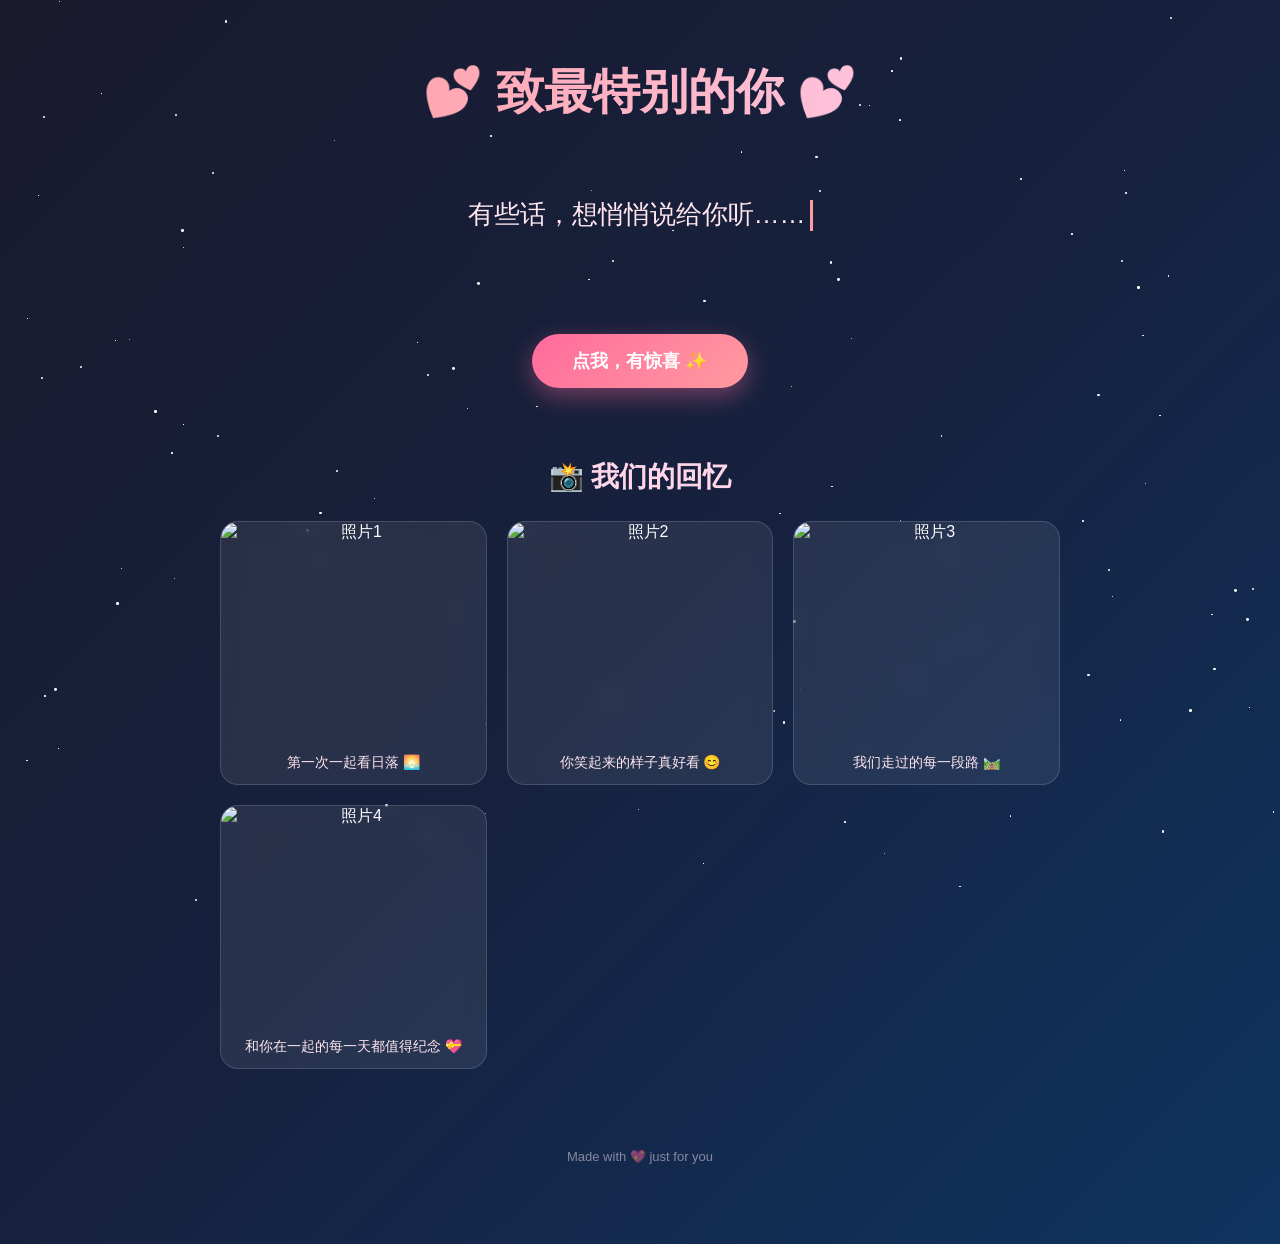
==== index.html @ c00a7ff5 "Add files via upload" ====
<!DOCTYPE html>
<html lang="zh-CN">
<head>
<meta charset="UTF-8">
<meta name="viewport" content="width=device-width, initial-scale=1.0">
<title>给最特别的你</title>
<style>
  * { margin: 0; padding: 0; box-sizing: border-box; }
  body {
    font-family: "PingFang SC", "Microsoft YaHei", sans-serif;
    background: linear-gradient(135deg, #1a1a2e 0%, #16213e 50%, #0f3460 100%);
    min-height: 100vh;
    overflow-x: hidden;
    color: #fff;
    position: relative;
  }

  /* 星空背景 */
  .stars {
    position: fixed;
    top: 0; left: 0;
    width: 100%; height: 100%;
    pointer-events: none;
    z-index: 0;
  }
  .star {
    position: absolute;
    background: #fff;
    border-radius: 50%;
    animation: twinkle 3s infinite ease-in-out;
  }
  @keyframes twinkle {
    0%, 100% { opacity: 0.2; transform: scale(0.8); }
    50% { opacity: 1; transform: scale(1.2); }
  }

  /* 飘落爱心 */
  .hearts-fall {
    position: fixed;
    top: 0; left: 0;
    width: 100%; height: 100%;
    pointer-events: none;
    z-index: 1;
    overflow: hidden;
  }
  .falling-heart {
    position: absolute;
    top: -50px;
    font-size: 20px;
    animation: fall linear infinite;
    opacity: 0.7;
  }
  @keyframes fall {
    to { transform: translateY(110vh) rotate(360deg); }
  }

  /* 主容器 */
  .container {
    position: relative;
    z-index: 2;
    max-width: 900px;
    margin: 0 auto;
    padding: 40px 20px 80px;
    text-align: center;
  }

  .title {
    font-size: clamp(28px, 6vw, 48px);
    font-weight: 700;
    background: linear-gradient(90deg, #ff9a9e, #fecfef, #ff9a9e);
    background-size: 200% auto;
    -webkit-background-clip: text;
    background-clip: text;
    -webkit-text-fill-color: transparent;
    animation: shine 3s linear infinite;
    margin-bottom: 30px;
    margin-top: 20px;
  }
  @keyframes shine {
    to { background-position: 200% center; }
  }

  /* 打字机 */
  .typewriter-box {
    min-height: 120px;
    display: flex;
    align-items: center;
    justify-content: center;
    margin: 30px 0;
    padding: 0 10px;
  }
  .typewriter {
    font-size: clamp(18px, 4vw, 26px);
    line-height: 1.8;
    color: #ffe6f0;
    max-width: 700px;
  }
  .cursor {
    display: inline-block;
    width: 3px;
    height: 1.2em;
    background: #ff9a9e;
    margin-left: 4px;
    vertical-align: middle;
    animation: blink 1s infinite;
  }
  @keyframes blink {
    0%, 50% { opacity: 1; }
    51%, 100% { opacity: 0; }
  }

  /* 按钮 */
  .surprise-btn {
    margin-top: 30px;
    padding: 15px 40px;
    font-size: 18px;
    color: #fff;
    background: linear-gradient(135deg, #ff6b9d, #ff9a9e);
    border: none;
    border-radius: 50px;
    cursor: pointer;
    box-shadow: 0 8px 25px rgba(255, 107, 157, 0.4);
    transition: all 0.3s ease;
    font-weight: 600;
  }
  .surprise-btn:hover {
    transform: translateY(-3px) scale(1.05);
    box-shadow: 0 12px 35px rgba(255, 107, 157, 0.6);
  }
  .surprise-btn:active {
    transform: translateY(0) scale(0.98);
  }

  /* 相册 */
  .gallery-title {
    margin: 70px 0 25px;
    font-size: clamp(20px, 4vw, 28px);
    color: #ffd6e7;
    font-weight: 600;
  }
  .gallery {
    display: grid;
    grid-template-columns: repeat(auto-fit, minmax(200px, 1fr));
    gap: 20px;
    padding: 0 10px;
  }
  .photo-card {
    background: rgba(255, 255, 255, 0.08);
    border-radius: 18px;
    overflow: hidden;
    backdrop-filter: blur(10px);
    border: 1px solid rgba(255, 255, 255, 0.15);
    transition: transform 0.35s ease, box-shadow 0.35s ease;
    cursor: pointer;
  }
  .photo-card:hover {
    transform: translateY(-8px) rotate(-1deg);
    box-shadow: 0 20px 40px rgba(255, 107, 157, 0.35);
  }
  .photo-card img {
    width: 100%;
    height: 220px;
    object-fit: cover;
    display: block;
  }
  .photo-caption {
    padding: 12px;
    font-size: 14px;
    color: #ffe6f0;
  }

  /* 惊喜弹层 */
  .modal-overlay {
    position: fixed;
    inset: 0;
    background: rgba(0, 0, 0, 0.75);
    display: none;
    align-items: center;
    justify-content: center;
    z-index: 999;
    padding: 20px;
    backdrop-filter: blur(5px);
  }
  .modal-overlay.show {
    display: flex;
    animation: fadeIn 0.3s ease;
  }
  @keyframes fadeIn { from { opacity: 0; } to { opacity: 1; } }
  .modal {
    background: linear-gradient(135deg, #2d1b3d, #3d1f2e);
    border-radius: 24px;
    padding: 45px 35px;
    max-width: 480px;
    width: 100%;
    text-align: center;
    border: 1px solid rgba(255, 154, 158, 0.3);
    box-shadow: 0 25px 60px rgba(0, 0, 0, 0.5);
    animation: popIn 0.4s cubic-bezier(0.68, -0.55, 0.27, 1.55);
    position: relative;
  }
  @keyframes popIn {
    from { transform: scale(0.7); opacity: 0; }
    to { transform: scale(1); opacity: 1; }
  }
  .modal .big-heart {
    font-size: 60px;
    animation: heartbeat 1.2s infinite;
    margin-bottom: 20px;
  }
  @keyframes heartbeat {
    0%, 100% { transform: scale(1); }
    25% { transform: scale(1.15); }
    50% { transform: scale(1); }
    75% { transform: scale(1.1); }
  }
  .modal p {
    font-size: 18px;
    line-height: 1.8;
    color: #ffe6f0;
    margin-bottom: 25px;
  }
  .close-btn {
    padding: 10px 30px;
    border: none;
    border-radius: 30px;
    background: linear-gradient(135deg, #ff6b9d, #ff9a9e);
    color: #fff;
    font-size: 16px;
    cursor: pointer;
    font-weight: 600;
    transition: transform 0.2s;
  }
  .close-btn:hover { transform: scale(1.05); }

  /* 底部 */
  .footer {
    margin-top: 80px;
    font-size: 13px;
    color: rgba(255, 230, 240, 0.5);
  }

  /* 点击爱心雨 */
  .heart-burst {
    position: fixed;
    font-size: 24px;
    pointer-events: none;
    z-index: 1000;
    animation: burst 1.5s ease-out forwards;
  }
  @keyframes burst {
    0% { transform: translate(0, 0) scale(1); opacity: 1; }
    100% { transform: translate(var(--dx), var(--dy)) scale(0.3); opacity: 0; }
  }
</style>
</head>
<body>

<div class="stars" id="stars"></div>
<div class="hearts-fall" id="heartsFall"></div>

<div class="container">
  <h1 class="title">💕 致最特别的你 💕</h1>

  <div class="typewriter-box">
    <div class="typewriter" id="typewriter"></div>
  </div>

  <button class="surprise-btn" id="surpriseBtn">点我，有惊喜 ✨</button>

  <h2 class="gallery-title">📸 我们的回忆</h2>
  <div class="gallery" id="gallery">
    <!-- 照片在这里，替换 src 和 caption 即可 -->
    <div class="photo-card">
      <img src="https://picsum.photos/id/1025/400/300" alt="照片1">
      <div class="photo-caption">第一次一起看日落 🌅</div>
    </div>
    <div class="photo-card">
      <img src="https://picsum.photos/id/1062/400/300" alt="照片2">
      <div class="photo-caption">你笑起来的样子真好看 😊</div>
    </div>
    <div class="photo-card">
      <img src="https://picsum.photos/id/1015/400/300" alt="照片3">
      <div class="photo-caption">我们走过的每一段路 🛤️</div>
    </div>
    <div class="photo-card">
      <img src="https://picsum.photos/id/1043/400/300" alt="照片4">
      <div class="photo-caption">和你在一起的每一天都值得纪念 💝</div>
    </div>
  </div>

  <div class="footer">Made with 💖 just for you</div>
</div>

<!-- 惊喜弹层 -->
<div class="modal-overlay" id="modalOverlay">
  <div class="modal">
    <div class="big-heart">❤️</div>
    <p id="modalText">遇见你，是我这辈子最幸运的事。<br>谢谢你出现在我的世界里，<br>让平凡的日子都变得闪闪发光。✨</p>
    <button class="close-btn" id="closeBtn">我也爱你 💗</button>
  </div>
</div>

<script>
  /* ===== 星空 ===== */
  const starsBox = document.getElementById('stars');
  for (let i = 0; i < 120; i++) {
    const s = document.createElement('div');
    s.className = 'star';
    const size = Math.random() * 2.5 + 0.5;
    s.style.width = size + 'px';
    s.style.height = size + 'px';
    s.style.left = Math.random() * 100 + '%';
    s.style.top = Math.random() * 100 + '%';
    s.style.animationDelay = Math.random() * 3 + 's';
    s.style.animationDuration = (Math.random() * 2 + 2) + 's';
    starsBox.appendChild(s);
  }

  /* ===== 飘落爱心 ===== */
  const heartsFall = document.getElementById('heartsFall');
  const heartEmojis = ['💕', '💖', '💗', '💓', '❤️', '💘'];
  function createFallingHeart() {
    const h = document.createElement('div');
    h.className = 'falling-heart';
    h.textContent = heartEmojis[Math.floor(Math.random() * heartEmojis.length)];
    h.style.left = Math.random() * 100 + '%';
    h.style.fontSize = (Math.random() * 20 + 14) + 'px';
    h.style.animationDuration = (Math.random() * 6 + 6) + 's';
    h.style.animationDelay = Math.random() * 2 + 's';
    heartsFall.appendChild(h);
    setTimeout(() => h.remove(), 14000);
  }
  setInterval(createFallingHeart, 700);

  /* ===== 打字机 ===== */
  const lines = [
    "有些话，想悄悄说给你听……",
    "从遇见你的那天起，",
    "我的世界就多了一种颜色。",
    "是你笑起来的样子，",
    "是每天想和你分享的小事，",
    "是——我想和你一起变老。💕"
  ];
  const typeEl = document.getElementById('typewriter');
  let lineIdx = 0, charIdx = 0, deleting = false;

  function typeLoop() {
    const current = lines[lineIdx];
    if (!deleting) {
      typeEl.innerHTML = current.slice(0, charIdx + 1) + '<span class="cursor"></span>';
      charIdx++;
      if (charIdx === current.length) {
        deleting = true;
        setTimeout(typeLoop, 1800);
        return;
      }
      setTimeout(typeLoop, 100);
    } else {
      typeEl.innerHTML = current.slice(0, charIdx - 1) + '<span class="cursor"></span>';
      charIdx--;
      if (charIdx === 0) {
        deleting = false;
        lineIdx = (lineIdx + 1) % lines.length;
        setTimeout(typeLoop, 400);
        return;
      }
      setTimeout(typeLoop, 45);
    }
  }
  typeLoop();

  /* ===== 惊喜按钮 ===== */
  const overlay = document.getElementById('modalOverlay');
  document.getElementById('surpriseBtn').addEventListener('click', (e) => {
    overlay.classList.add('show');
    // 爱心雨
    for (let i = 0; i < 30; i++) {
      setTimeout(() => {
        const b = document.createElement('div');
        b.className = 'heart-burst';
        b.textContent = heartEmojis[Math.floor(Math.random() * heartEmojis.length)];
        b.style.left = e.clientX + 'px';
        b.style.top = e.clientY + 'px';
        b.style.setProperty('--dx', (Math.random() * 400 - 200) + 'px');
        b.style.setProperty('--dy', (Math.random() * -400 - 50) + 'px');
        document.body.appendChild(b);
        setTimeout(() => b.remove(), 1500);
      }, i * 40);
    }
  });
  document.getElementById('closeBtn').addEventListener('click', () => {
    overlay.classList.remove('show');
  });
  overlay.addEventListener('click', (e) => {
    if (e.target === overlay) overlay.classList.remove('show');
  });
</script>
</body>
</html>
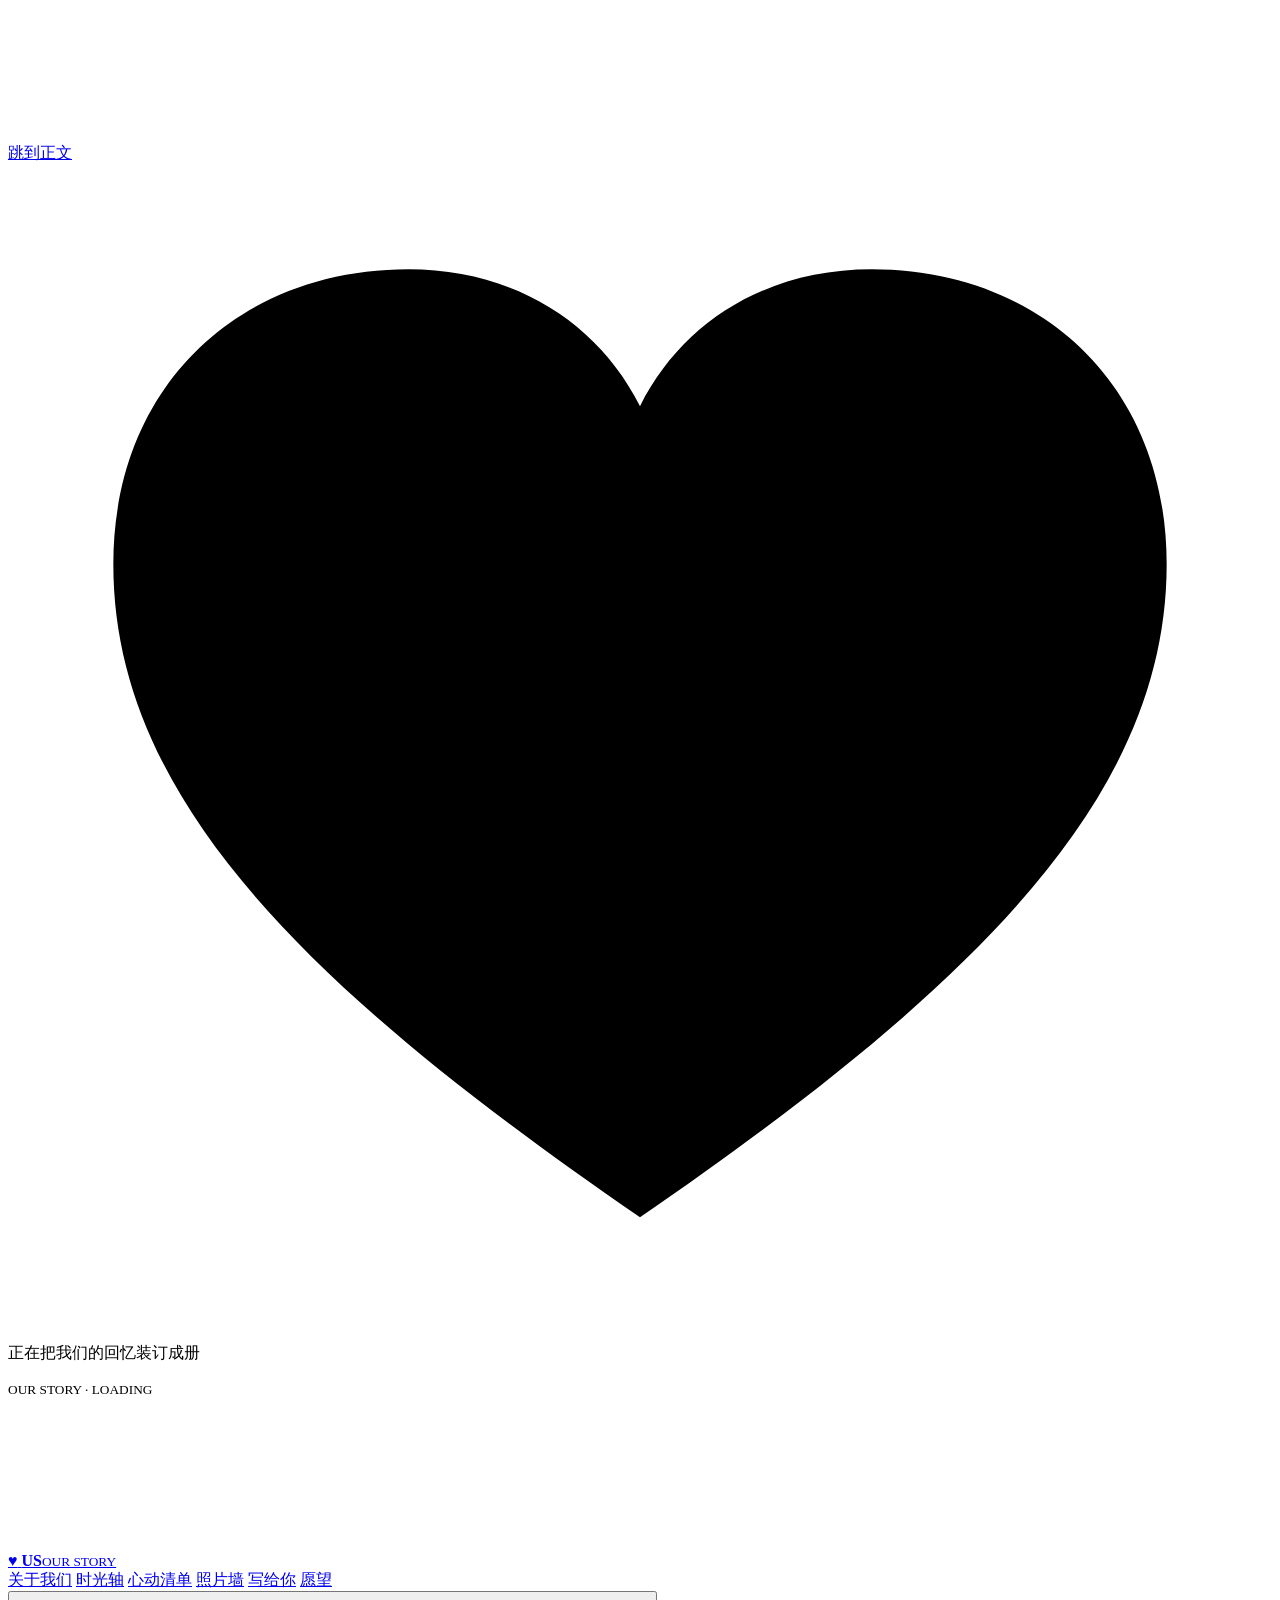
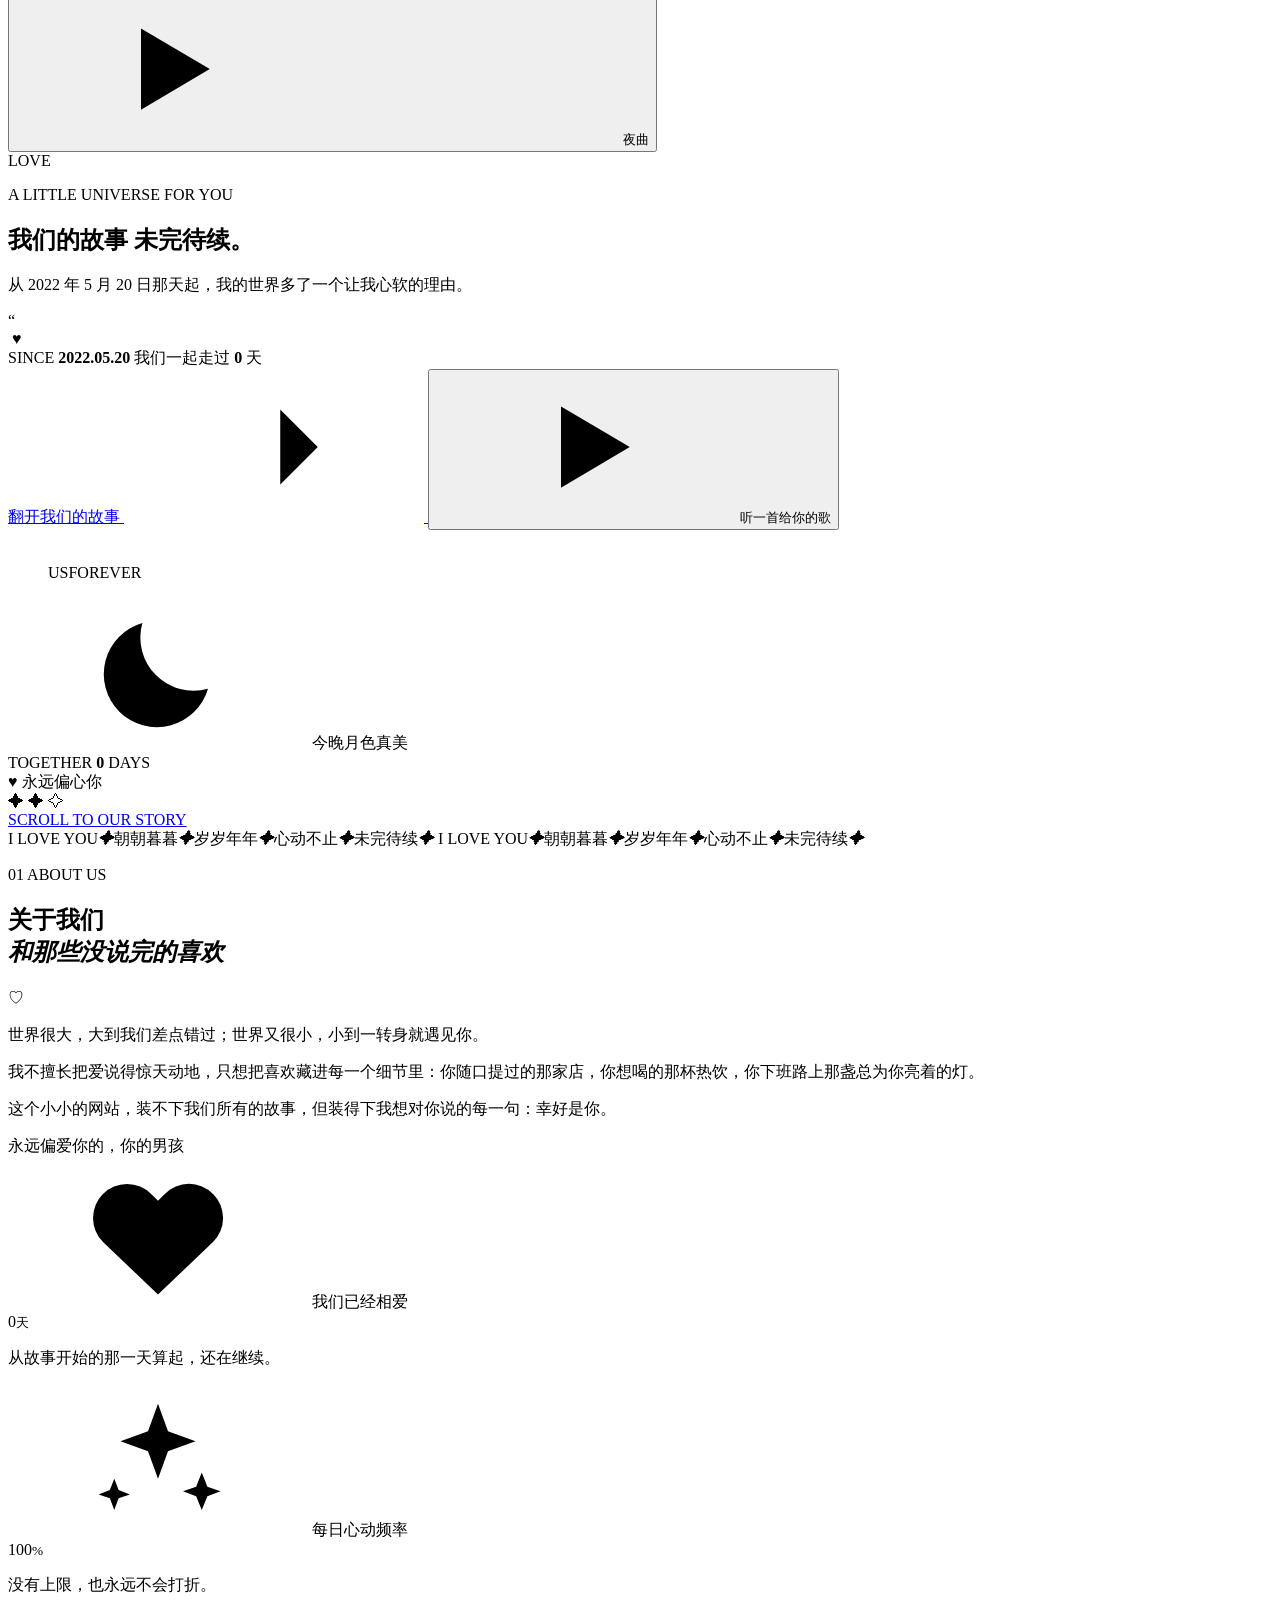
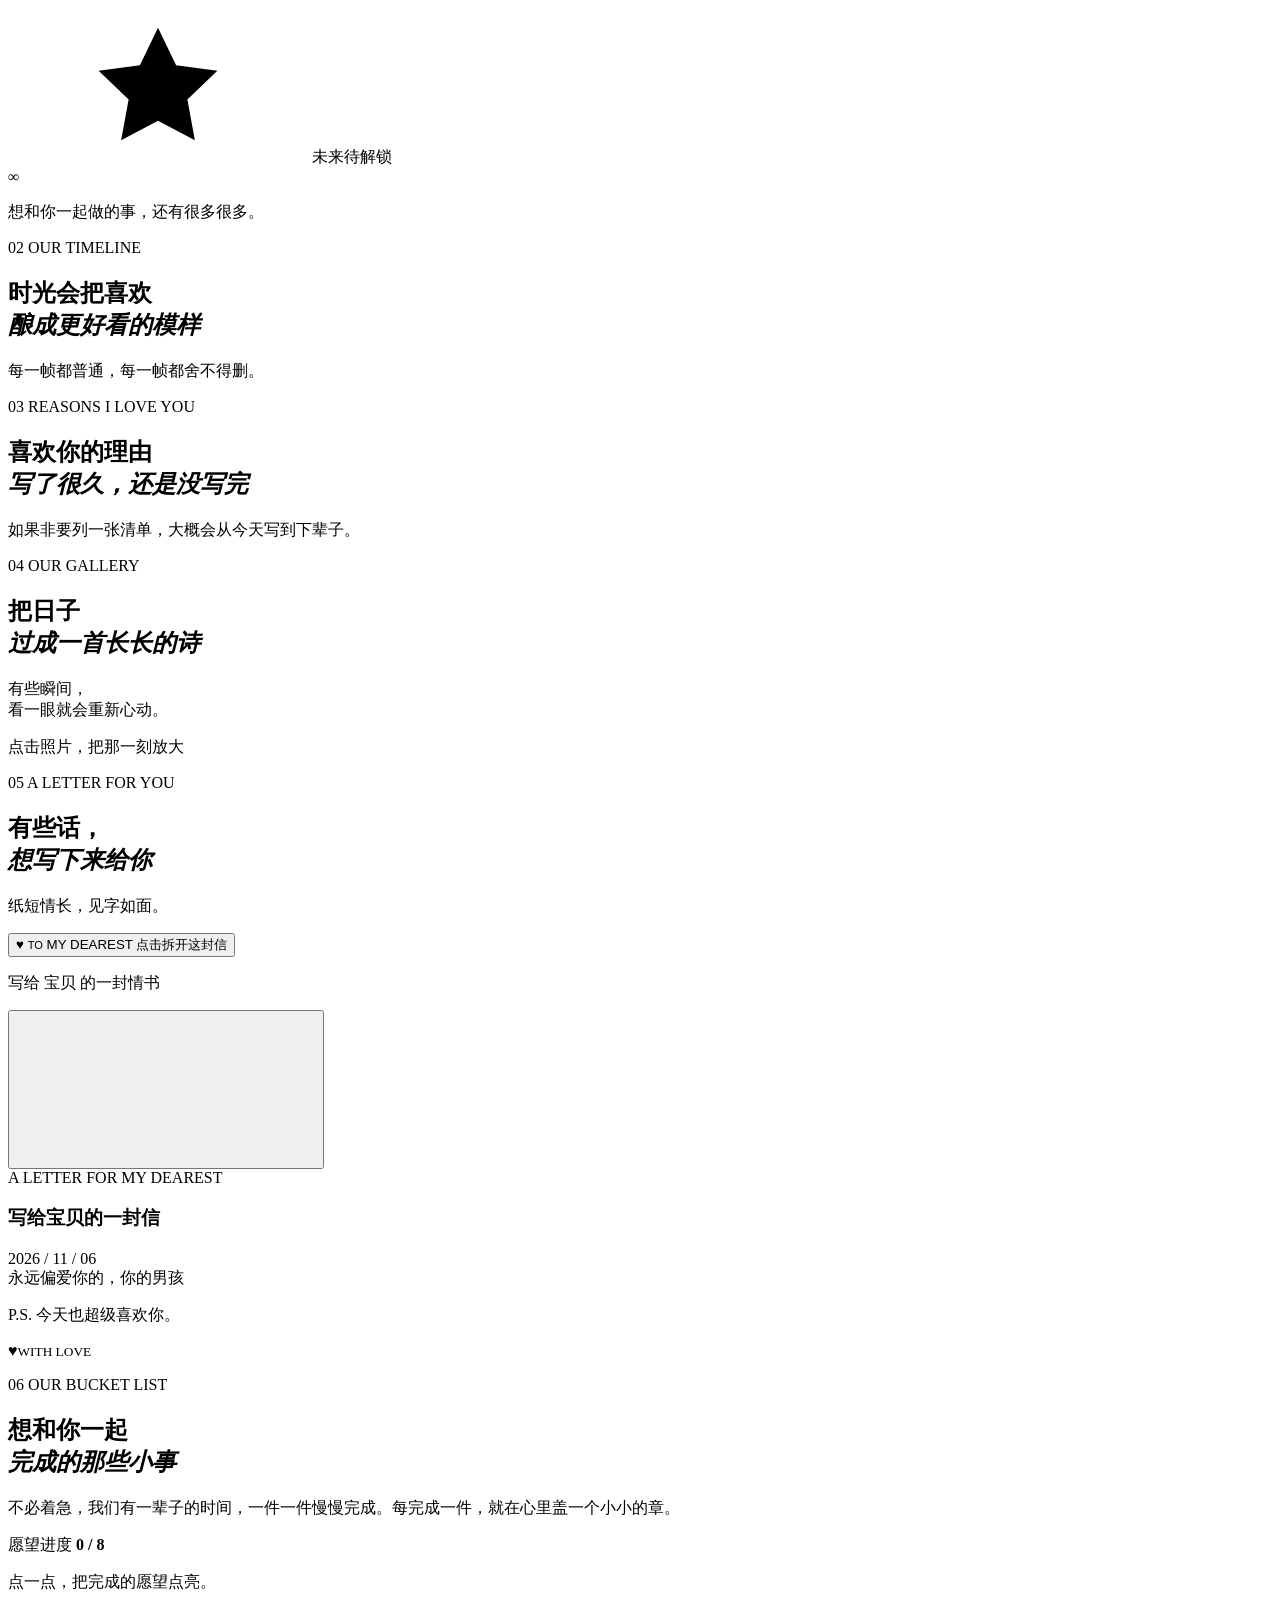
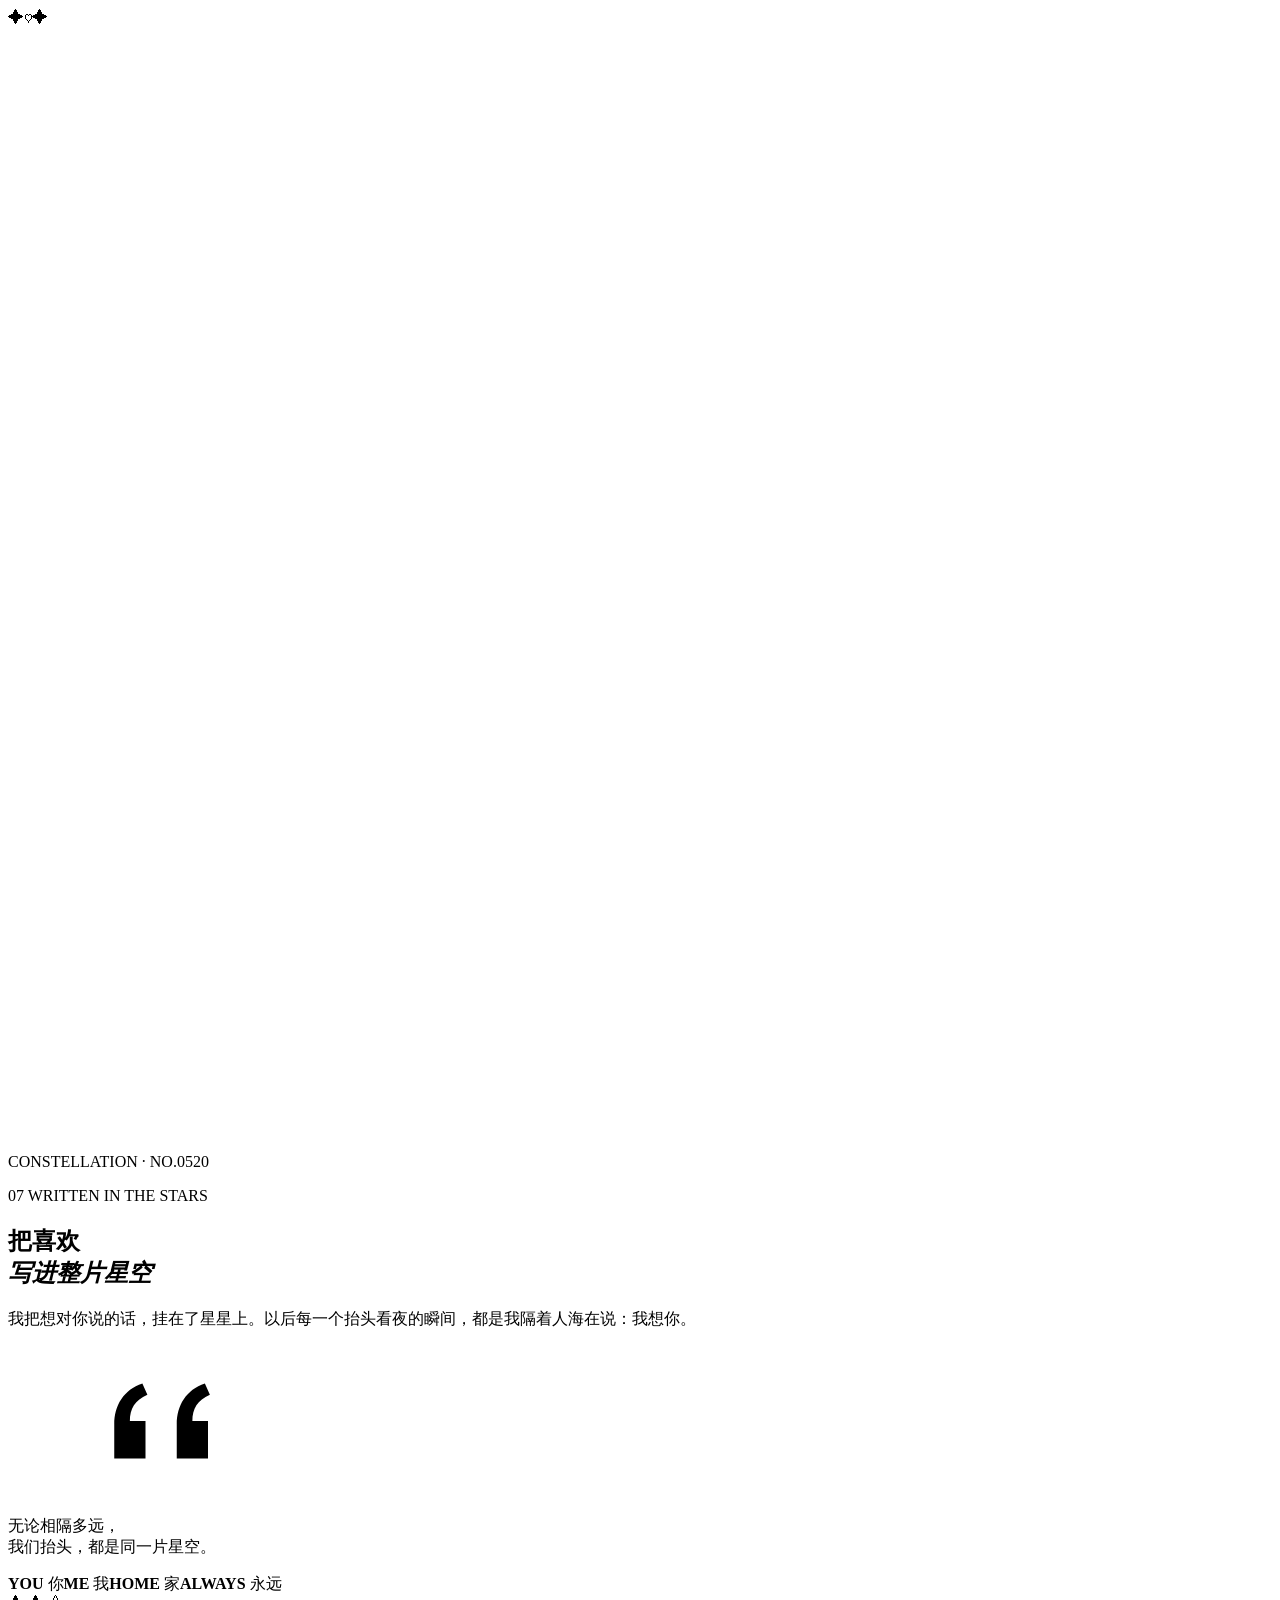
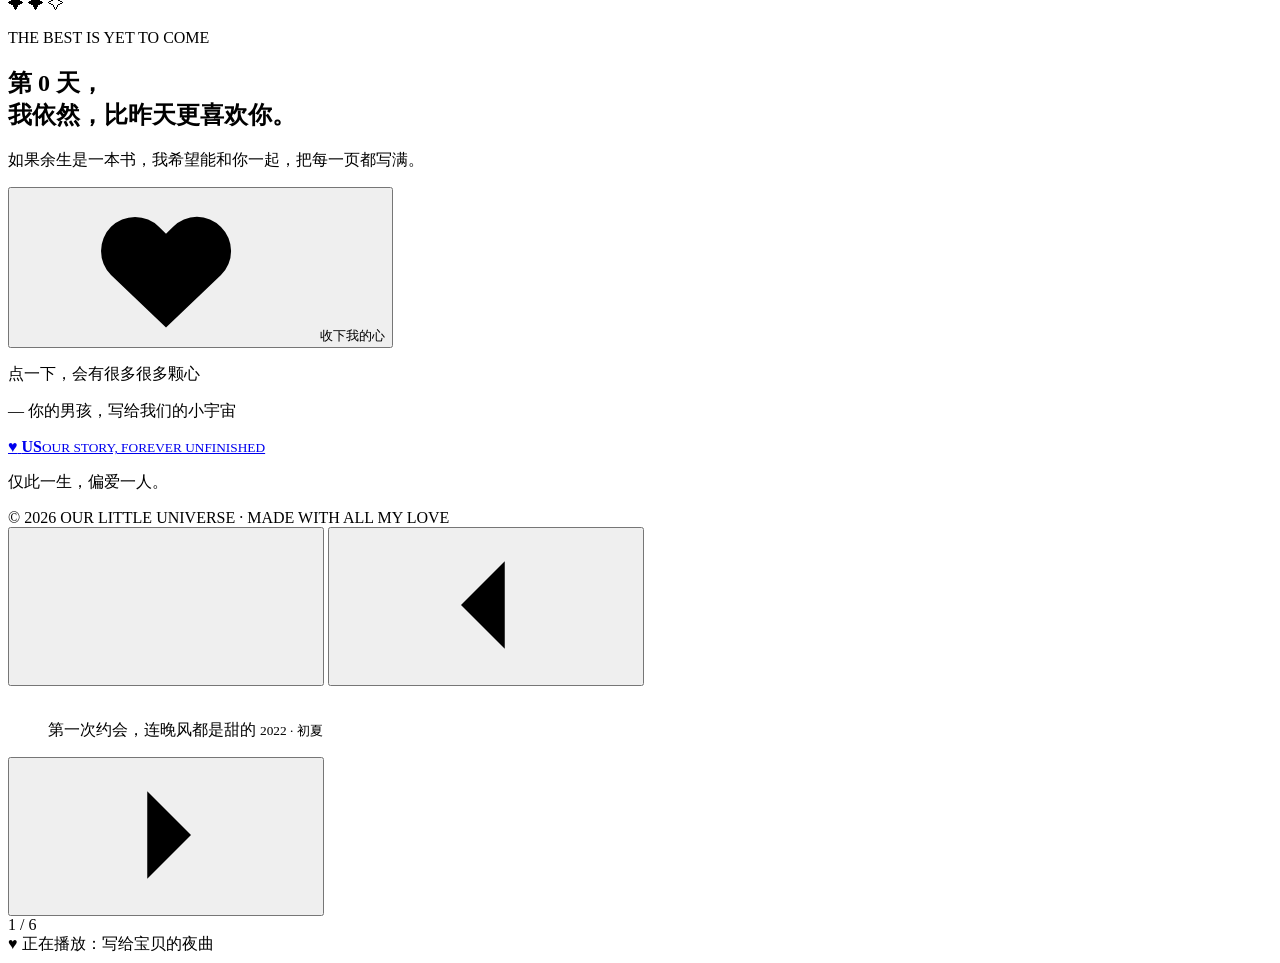
==== commit 315f48fe: "Add files via upload" ====
--- a/index.html
+++ b/index.html
@@ -1,399 +1,452 @@
-<!DOCTYPE html>
-<html lang="zh-CN">
+<!doctype html>
+<html lang="zh-CN" class="is-loading">
 <head>
-<meta charset="UTF-8">
-<meta name="viewport" content="width=device-width, initial-scale=1.0">
-<title>给最特别的你</title>
-<style>
-  * { margin: 0; padding: 0; box-sizing: border-box; }
-  body {
-    font-family: "PingFang SC", "Microsoft YaHei", sans-serif;
-    background: linear-gradient(135deg, #1a1a2e 0%, #16213e 50%, #0f3460 100%);
-    min-height: 100vh;
-    overflow-x: hidden;
-    color: #fff;
-    position: relative;
-  }
-
-  /* 星空背景 */
-  .stars {
-    position: fixed;
-    top: 0; left: 0;
-    width: 100%; height: 100%;
-    pointer-events: none;
-    z-index: 0;
-  }
-  .star {
-    position: absolute;
-    background: #fff;
-    border-radius: 50%;
-    animation: twinkle 3s infinite ease-in-out;
-  }
-  @keyframes twinkle {
-    0%, 100% { opacity: 0.2; transform: scale(0.8); }
-    50% { opacity: 1; transform: scale(1.2); }
-  }
-
-  /* 飘落爱心 */
-  .hearts-fall {
-    position: fixed;
-    top: 0; left: 0;
-    width: 100%; height: 100%;
-    pointer-events: none;
-    z-index: 1;
-    overflow: hidden;
-  }
-  .falling-heart {
-    position: absolute;
-    top: -50px;
-    font-size: 20px;
-    animation: fall linear infinite;
-    opacity: 0.7;
-  }
-  @keyframes fall {
-    to { transform: translateY(110vh) rotate(360deg); }
-  }
-
-  /* 主容器 */
-  .container {
-    position: relative;
-    z-index: 2;
-    max-width: 900px;
-    margin: 0 auto;
-    padding: 40px 20px 80px;
-    text-align: center;
-  }
-
-  .title {
-    font-size: clamp(28px, 6vw, 48px);
-    font-weight: 700;
-    background: linear-gradient(90deg, #ff9a9e, #fecfef, #ff9a9e);
-    background-size: 200% auto;
-    -webkit-background-clip: text;
-    background-clip: text;
-    -webkit-text-fill-color: transparent;
-    animation: shine 3s linear infinite;
-    margin-bottom: 30px;
-    margin-top: 20px;
-  }
-  @keyframes shine {
-    to { background-position: 200% center; }
-  }
-
-  /* 打字机 */
-  .typewriter-box {
-    min-height: 120px;
-    display: flex;
-    align-items: center;
-    justify-content: center;
-    margin: 30px 0;
-    padding: 0 10px;
-  }
-  .typewriter {
-    font-size: clamp(18px, 4vw, 26px);
-    line-height: 1.8;
-    color: #ffe6f0;
-    max-width: 700px;
-  }
-  .cursor {
-    display: inline-block;
-    width: 3px;
-    height: 1.2em;
-    background: #ff9a9e;
-    margin-left: 4px;
-    vertical-align: middle;
-    animation: blink 1s infinite;
-  }
-  @keyframes blink {
-    0%, 50% { opacity: 1; }
-    51%, 100% { opacity: 0; }
-  }
-
-  /* 按钮 */
-  .surprise-btn {
-    margin-top: 30px;
-    padding: 15px 40px;
-    font-size: 18px;
-    color: #fff;
-    background: linear-gradient(135deg, #ff6b9d, #ff9a9e);
-    border: none;
-    border-radius: 50px;
-    cursor: pointer;
-    box-shadow: 0 8px 25px rgba(255, 107, 157, 0.4);
-    transition: all 0.3s ease;
-    font-weight: 600;
-  }
-  .surprise-btn:hover {
-    transform: translateY(-3px) scale(1.05);
-    box-shadow: 0 12px 35px rgba(255, 107, 157, 0.6);
-  }
-  .surprise-btn:active {
-    transform: translateY(0) scale(0.98);
-  }
-
-  /* 相册 */
-  .gallery-title {
-    margin: 70px 0 25px;
-    font-size: clamp(20px, 4vw, 28px);
-    color: #ffd6e7;
-    font-weight: 600;
-  }
-  .gallery {
-    display: grid;
-    grid-template-columns: repeat(auto-fit, minmax(200px, 1fr));
-    gap: 20px;
-    padding: 0 10px;
-  }
-  .photo-card {
-    background: rgba(255, 255, 255, 0.08);
-    border-radius: 18px;
-    overflow: hidden;
-    backdrop-filter: blur(10px);
-    border: 1px solid rgba(255, 255, 255, 0.15);
-    transition: transform 0.35s ease, box-shadow 0.35s ease;
-    cursor: pointer;
-  }
-  .photo-card:hover {
-    transform: translateY(-8px) rotate(-1deg);
-    box-shadow: 0 20px 40px rgba(255, 107, 157, 0.35);
-  }
-  .photo-card img {
-    width: 100%;
-    height: 220px;
-    object-fit: cover;
-    display: block;
-  }
-  .photo-caption {
-    padding: 12px;
-    font-size: 14px;
-    color: #ffe6f0;
-  }
-
-  /* 惊喜弹层 */
-  .modal-overlay {
-    position: fixed;
-    inset: 0;
-    background: rgba(0, 0, 0, 0.75);
-    display: none;
-    align-items: center;
-    justify-content: center;
-    z-index: 999;
-    padding: 20px;
-    backdrop-filter: blur(5px);
-  }
-  .modal-overlay.show {
-    display: flex;
-    animation: fadeIn 0.3s ease;
-  }
-  @keyframes fadeIn { from { opacity: 0; } to { opacity: 1; } }
-  .modal {
-    background: linear-gradient(135deg, #2d1b3d, #3d1f2e);
-    border-radius: 24px;
-    padding: 45px 35px;
-    max-width: 480px;
-    width: 100%;
-    text-align: center;
-    border: 1px solid rgba(255, 154, 158, 0.3);
-    box-shadow: 0 25px 60px rgba(0, 0, 0, 0.5);
-    animation: popIn 0.4s cubic-bezier(0.68, -0.55, 0.27, 1.55);
-    position: relative;
-  }
-  @keyframes popIn {
-    from { transform: scale(0.7); opacity: 0; }
-    to { transform: scale(1); opacity: 1; }
-  }
-  .modal .big-heart {
-    font-size: 60px;
-    animation: heartbeat 1.2s infinite;
-    margin-bottom: 20px;
-  }
-  @keyframes heartbeat {
-    0%, 100% { transform: scale(1); }
-    25% { transform: scale(1.15); }
-    50% { transform: scale(1); }
-    75% { transform: scale(1.1); }
-  }
-  .modal p {
-    font-size: 18px;
-    line-height: 1.8;
-    color: #ffe6f0;
-    margin-bottom: 25px;
-  }
-  .close-btn {
-    padding: 10px 30px;
-    border: none;
-    border-radius: 30px;
-    background: linear-gradient(135deg, #ff6b9d, #ff9a9e);
-    color: #fff;
-    font-size: 16px;
-    cursor: pointer;
-    font-weight: 600;
-    transition: transform 0.2s;
-  }
-  .close-btn:hover { transform: scale(1.05); }
-
-  /* 底部 */
-  .footer {
-    margin-top: 80px;
-    font-size: 13px;
-    color: rgba(255, 230, 240, 0.5);
-  }
-
-  /* 点击爱心雨 */
-  .heart-burst {
-    position: fixed;
-    font-size: 24px;
-    pointer-events: none;
-    z-index: 1000;
-    animation: burst 1.5s ease-out forwards;
-  }
-  @keyframes burst {
-    0% { transform: translate(0, 0) scale(1); opacity: 1; }
-    100% { transform: translate(var(--dx), var(--dy)) scale(0.3); opacity: 0; }
-  }
-</style>
+  <meta charset="utf-8">
+  <meta name="viewport" content="width=device-width, initial-scale=1, viewport-fit=cover">
+  <meta name="theme-color" content="#0a0912">
+  <meta name="description" content="写给宝贝的纪念网站：我们的故事，未完待续。">
+  <title>我们的故事 · 未完待续</title>
+  <link rel="icon" href="assets/favicon.svg" type="image/svg+xml">
+  <link rel="preload" href="assets/hero.svg" as="image" type="image/svg+xml">
+  <link rel="stylesheet" href="css/style.css">
+  <noscript>
+    <style>
+      #preloader { display: none !important; }
+      html.is-loading { overflow: auto !important; }
+      .reveal { opacity: 1 !important; transform: none !important; }
+    </style>
+  </noscript>
 </head>
 <body>
-
-<div class="stars" id="stars"></div>
-<div class="hearts-fall" id="heartsFall"></div>
-
-<div class="container">
-  <h1 class="title">💕 致最特别的你 💕</h1>
-
-  <div class="typewriter-box">
-    <div class="typewriter" id="typewriter"></div>
-  </div>
-
-  <button class="surprise-btn" id="surpriseBtn">点我，有惊喜 ✨</button>
-
-  <h2 class="gallery-title">📸 我们的回忆</h2>
-  <div class="gallery" id="gallery">
-    <!-- 照片在这里，替换 src 和 caption 即可 -->
-    <div class="photo-card">
-      <img src="https://picsum.photos/id/1025/400/300" alt="照片1">
-      <div class="photo-caption">第一次一起看日落 🌅</div>
-    </div>
-    <div class="photo-card">
-      <img src="https://picsum.photos/id/1062/400/300" alt="照片2">
-      <div class="photo-caption">你笑起来的样子真好看 😊</div>
-    </div>
-    <div class="photo-card">
-      <img src="https://picsum.photos/id/1015/400/300" alt="照片3">
-      <div class="photo-caption">我们走过的每一段路 🛤️</div>
-    </div>
-    <div class="photo-card">
-      <img src="https://picsum.photos/id/1043/400/300" alt="照片4">
-      <div class="photo-caption">和你在一起的每一天都值得纪念 💝</div>
+  <a class="skip-link" href="#story">跳到正文</a>
+
+  <svg class="svg-sprite" aria-hidden="true" focusable="false">
+    <symbol id="i-arrow" viewBox="0 0 24 24"><path d="M5 12h13M13 6l6 6-6 6"/></symbol>
+    <symbol id="i-play" viewBox="0 0 24 24"><path d="M8 5.5v13l11-6.5z" fill="currentColor" stroke="none"/></symbol>
+    <symbol id="i-pause" viewBox="0 0 24 24"><path d="M8 5v14M16 5v14" stroke-width="2.4"/></symbol>
+    <symbol id="i-heart" viewBox="0 0 24 24"><path d="M20.8 5.9a5.4 5.4 0 0 0-7.7 0L12 7l-1.1-1.1a5.4 5.4 0 0 0-7.7 7.7L12 22l8.8-8.4a5.4 5.4 0 0 0 0-7.7z"/></symbol>
+    <symbol id="i-heart-fill" viewBox="0 0 24 24"><path d="M20.8 5.9a5.4 5.4 0 0 0-7.7 0L12 7l-1.1-1.1a5.4 5.4 0 0 0-7.7 7.7L12 22l8.8-8.4a5.4 5.4 0 0 0 0-7.7z" fill="currentColor" stroke="none"/></symbol>
+    <symbol id="i-sun" viewBox="0 0 24 24"><circle cx="12" cy="12" r="4"/><path d="M12 2v3M12 19v3M4.2 4.2l2.1 2.1M17.7 17.7l2.1 2.1M2 12h3M19 12h3M4.2 19.8l2.1-2.1M17.7 6.3l2.1-2.1"/></symbol>
+    <symbol id="i-sparkles" viewBox="0 0 24 24"><path d="M12 3l1.6 4.4L18 9l-4.4 1.6L12 15l-1.6-4.4L6 9l4.4-1.6zM19 14l.9 2.3 2.1.7-2.1.8L19 20l-.9-2.2-2.1-.8 2.1-.7zM5 15l.7 1.8 1.8.7-1.8.6L5 20l-.7-1.9-1.8-.6 1.8-.7z"/></symbol>
+    <symbol id="i-cloud" viewBox="0 0 24 24"><path d="M7 18h10a4 4 0 0 0 .5-8A6 6 0 0 0 6 11a3.5 3.5 0 0 0 1 7z"/><path d="M9 21h1M14 21h2" opacity=".45"/></symbol>
+    <symbol id="i-compass" viewBox="0 0 24 24"><circle cx="12" cy="12" r="9"/><path d="M15.5 8.5l-2 5-5 2 2-5z"/></symbol>
+    <symbol id="i-music" viewBox="0 0 24 24"><path d="M9 18V5l10-2v13"/><circle cx="6" cy="18" r="3"/><circle cx="16" cy="16" r="3"/></symbol>
+    <symbol id="i-coffee" viewBox="0 0 24 24"><path d="M4 8h13v6a5 5 0 0 1-5 5H9a5 5 0 0 1-5-5z"/><path d="M17 9h2a3 3 0 0 1 0 6h-2M8 2v2M12 2v2M4 22h14"/></symbol>
+    <symbol id="i-star" viewBox="0 0 24 24"><path d="M12 2.5l2.9 6 6.6.9-4.8 4.6 1.2 6.5-5.9-3.1-5.9 3.1 1.2-6.5L2.5 9.4l6.6-.9z"/></symbol>
+    <symbol id="i-moon" viewBox="0 0 24 24"><path d="M20 14.5A8.5 8.5 0 0 1 9.5 4 8.5 8.5 0 1 0 20 14.5z"/></symbol>
+    <symbol id="i-close" viewBox="0 0 24 24"><path d="M5 5l14 14M19 5L5 19"/></symbol>
+    <symbol id="i-left" viewBox="0 0 24 24"><path d="M15 5l-7 7 7 7"/></symbol>
+    <symbol id="i-right" viewBox="0 0 24 24"><path d="M9 5l7 7-7 7"/></symbol>
+    <symbol id="i-check" viewBox="0 0 24 24"><path d="M4 12.5l5 5L20 6.5"/></symbol>
+    <symbol id="i-pen" viewBox="0 0 24 24"><path d="M12 20h9"/><path d="M16.5 3.5a2.1 2.1 0 0 1 3 3L7 19l-4 1 1-4z"/></symbol>
+    <symbol id="i-camera" viewBox="0 0 24 24"><path d="M4 7h3l1.5-2h7L17 7h3v12H4z"/><circle cx="12" cy="13" r="3.6"/></symbol>
+    <symbol id="i-plane" viewBox="0 0 24 24"><path d="M21 3L3 10.5l6.3 2.2L11.5 19l3-5 5-5z"/><path d="M9.3 12.7L21 3"/></symbol>
+    <symbol id="i-home" viewBox="0 0 24 24"><path d="M3 11l9-7 9 7"/><path d="M5 9.5V21h14V9.5"/><path d="M9.5 21v-6h5v6"/></symbol>
+    <symbol id="i-volume" viewBox="0 0 24 24"><path d="M4 9v6h4l5 4V5L8 9z"/><path d="M16 8.5a5 5 0 0 1 0 7M18.5 6a8 8 0 0 1 0 12"/></symbol>
+    <symbol id="i-mute" viewBox="0 0 24 24"><path d="M4 9v6h4l5 4V5L8 9z"/><path d="M16 9l5 6M21 9l-5 6"/></symbol>
+    <symbol id="i-quote" viewBox="0 0 24 24"><path d="M9.5 6C6.5 7 5 9.5 5 12.5V18h5v-6H7.5c0-2 .8-3.3 2.8-4.2zM19.5 6C16.5 7 15 9.5 15 12.5V18h5v-6h-2.5c0-2 .8-3.3 2.8-4.2z" fill="currentColor" stroke="none"/></symbol>
+  </svg>
+
+  <div class="preloader" id="preloader" aria-hidden="true">
+    <div class="preloader-inner">
+      <svg class="preloader-heart" viewBox="0 0 120 110" aria-hidden="true">
+        <path class="heart-line" d="M60 100C28 78 10 60 10 38 10 21 22 10 38 10c10 0 18 5 22 13 4-8 12-13 22-13 16 0 28 11 28 28 0 22-18 40-50 62z"/>
+      </svg>
+      <p>正在把我们的回忆装订成册</p>
+      <div class="loader-track"><span></span></div>
+      <small>OUR STORY · LOADING</small>
     </div>
   </div>
 
-  <div class="footer">Made with 💖 just for you</div>
-</div>
-
-<!-- 惊喜弹层 -->
-<div class="modal-overlay" id="modalOverlay">
-  <div class="modal">
-    <div class="big-heart">❤️</div>
-    <p id="modalText">遇见你，是我这辈子最幸运的事。<br>谢谢你出现在我的世界里，<br>让平凡的日子都变得闪闪发光。✨</p>
-    <button class="close-btn" id="closeBtn">我也爱你 💗</button>
+  <div class="grain" aria-hidden="true"></div>
+  <div class="aurora" aria-hidden="true">
+    <span class="aurora-blob blob-a"></span>
+    <span class="aurora-blob blob-b"></span>
+    <span class="aurora-blob blob-c"></span>
   </div>
-</div>
-
-<script>
-  /* ===== 星空 ===== */
-  const starsBox = document.getElementById('stars');
-  for (let i = 0; i < 120; i++) {
-    const s = document.createElement('div');
-    s.className = 'star';
-    const size = Math.random() * 2.5 + 0.5;
-    s.style.width = size + 'px';
-    s.style.height = size + 'px';
-    s.style.left = Math.random() * 100 + '%';
-    s.style.top = Math.random() * 100 + '%';
-    s.style.animationDelay = Math.random() * 3 + 's';
-    s.style.animationDuration = (Math.random() * 2 + 2) + 's';
-    starsBox.appendChild(s);
-  }
-
-  /* ===== 飘落爱心 ===== */
-  const heartsFall = document.getElementById('heartsFall');
-  const heartEmojis = ['💕', '💖', '💗', '💓', '❤️', '💘'];
-  function createFallingHeart() {
-    const h = document.createElement('div');
-    h.className = 'falling-heart';
-    h.textContent = heartEmojis[Math.floor(Math.random() * heartEmojis.length)];
-    h.style.left = Math.random() * 100 + '%';
-    h.style.fontSize = (Math.random() * 20 + 14) + 'px';
-    h.style.animationDuration = (Math.random() * 6 + 6) + 's';
-    h.style.animationDelay = Math.random() * 2 + 's';
-    heartsFall.appendChild(h);
-    setTimeout(() => h.remove(), 14000);
-  }
-  setInterval(createFallingHeart, 700);
-
-  /* ===== 打字机 ===== */
-  const lines = [
-    "有些话，想悄悄说给你听……",
-    "从遇见你的那天起，",
-    "我的世界就多了一种颜色。",
-    "是你笑起来的样子，",
-    "是每天想和你分享的小事，",
-    "是——我想和你一起变老。💕"
-  ];
-  const typeEl = document.getElementById('typewriter');
-  let lineIdx = 0, charIdx = 0, deleting = false;
-
-  function typeLoop() {
-    const current = lines[lineIdx];
-    if (!deleting) {
-      typeEl.innerHTML = current.slice(0, charIdx + 1) + '<span class="cursor"></span>';
-      charIdx++;
-      if (charIdx === current.length) {
-        deleting = true;
-        setTimeout(typeLoop, 1800);
-        return;
-      }
-      setTimeout(typeLoop, 100);
-    } else {
-      typeEl.innerHTML = current.slice(0, charIdx - 1) + '<span class="cursor"></span>';
-      charIdx--;
-      if (charIdx === 0) {
-        deleting = false;
-        lineIdx = (lineIdx + 1) % lines.length;
-        setTimeout(typeLoop, 400);
-        return;
-      }
-      setTimeout(typeLoop, 45);
-    }
-  }
-  typeLoop();
-
-  /* ===== 惊喜按钮 ===== */
-  const overlay = document.getElementById('modalOverlay');
-  document.getElementById('surpriseBtn').addEventListener('click', (e) => {
-    overlay.classList.add('show');
-    // 爱心雨
-    for (let i = 0; i < 30; i++) {
-      setTimeout(() => {
-        const b = document.createElement('div');
-        b.className = 'heart-burst';
-        b.textContent = heartEmojis[Math.floor(Math.random() * heartEmojis.length)];
-        b.style.left = e.clientX + 'px';
-        b.style.top = e.clientY + 'px';
-        b.style.setProperty('--dx', (Math.random() * 400 - 200) + 'px');
-        b.style.setProperty('--dy', (Math.random() * -400 - 50) + 'px');
-        document.body.appendChild(b);
-        setTimeout(() => b.remove(), 1500);
-      }, i * 40);
-    }
-  });
-  document.getElementById('closeBtn').addEventListener('click', () => {
-    overlay.classList.remove('show');
-  });
-  overlay.addEventListener('click', (e) => {
-    if (e.target === overlay) overlay.classList.remove('show');
-  });
-</script>
+  <canvas id="starfield" class="starfield" aria-hidden="true"></canvas>
+  <canvas id="fx-canvas" class="fx-canvas" aria-hidden="true"></canvas>
+
+  <div class="cursor-dot" aria-hidden="true"></div>
+  <div class="cursor-ring" aria-hidden="true"></div>
+  <div class="scroll-progress" aria-hidden="true"><span></span></div>
+
+  <header class="site-header" id="siteHeader">
+    <a class="brand" href="#top" aria-label="回到顶部">
+      <span class="brand-mark"><span class="brand-mark-inner">♥</span></span>
+      <span class="brand-copy"><strong>US</strong><small>OUR STORY</small></span>
+    </a>
+    <nav class="site-nav" aria-label="主导航">
+      <a href="#story" class="nav-link">关于我们</a>
+      <a href="#timeline" class="nav-link">时光轴</a>
+      <a href="#reasons" class="nav-link">心动清单</a>
+      <a href="#gallery" class="nav-link">照片墙</a>
+      <a href="#letter" class="nav-link">写给你</a>
+      <a href="#wishes" class="nav-link">愿望</a>
+    </nav>
+    <button class="sound-toggle" id="soundToggle" type="button" aria-label="播放背景音乐" aria-pressed="false">
+      <span class="sound-icon">
+        <svg class="icon icon-play"><use href="#i-play"/></svg>
+        <svg class="icon icon-pause"><use href="#i-pause"/></svg>
+      </span>
+      <span class="sound-label">夜曲</span>
+      <span class="eq" aria-hidden="true"><i></i><i></i><i></i><i></i></span>
+    </button>
+  </header>
+
+  <main id="main">
+    <section class="hero" id="top" aria-labelledby="heroTitle">
+      <div class="hero-halo" aria-hidden="true"></div>
+      <div class="hero-word" aria-hidden="true">LOVE</div>
+      <div class="container hero-grid">
+        <div class="hero-copy">
+          <p class="eyebrow hero-eyebrow"><span class="eyebrow-line"></span>A LITTLE UNIVERSE FOR YOU</p>
+          <h1 class="hero-title" id="heroTitle">
+            <span class="title-line" data-config="hero.title1">我们的故事</span>
+            <span class="title-line title-line-accent"><span data-config="hero.title2">未完待续</span><span class="title-dot">。</span></span>
+          </h1>
+          <p class="hero-sub" data-config="hero.subtitle">从 2022 年 5 月 20 日那天起，我的世界多了一个让我心软的理由。</p>
+
+          <div class="hero-typed" aria-label="想对你说的话">
+            <span class="typed-mark">“</span>
+            <span id="typedText"></span><span class="typed-caret" aria-hidden="true"></span>
+          </div>
+
+          <div class="hero-meta">
+            <div class="hero-avatars" aria-hidden="true">
+              <span class="avatar avatar-her"><img src="assets/hero.svg" alt=""></span>
+              <span class="avatar avatar-me"><span>♥</span></span>
+            </div>
+            <div class="hero-since">
+              <span>SINCE <strong>2022.05.20</strong></span>
+              <span class="hero-since-days">我们一起走过 <b data-days>0</b> 天</span>
+            </div>
+          </div>
+
+          <div class="hero-actions">
+            <a class="btn btn-primary" href="#story">
+              <span>翻开我们的故事</span>
+              <svg class="icon"><use href="#i-arrow"/></svg>
+            </a>
+            <button class="btn btn-ghost" id="heroMusic" type="button">
+              <span class="btn-disc"><svg class="icon"><use href="#i-play"/></svg></span>
+              <span>听一首给你的歌</span>
+            </button>
+          </div>
+        </div>
+
+        <div class="hero-visual" aria-hidden="true">
+          <div class="orbit-stage" id="orbitStage">
+            <span class="orbit-aura"></span>
+            <span class="orbit-ring orbit-ring-1"></span>
+            <span class="orbit-ring orbit-ring-2"></span>
+            <span class="orbit-ring orbit-ring-3"></span>
+            <span class="orbit-dot dot-a"></span>
+            <span class="orbit-dot dot-b"></span>
+            <span class="orbit-dot dot-c"></span>
+            <figure class="hero-photo">
+              <img src="assets/hero.svg" alt="">
+              <figcaption class="hero-photo-caption"><span>US</span><i></i><span>FOREVER</span></figcaption>
+            </figure>
+            <div class="orbit-chip chip-top">
+              <svg class="icon"><use href="#i-moon"/></svg>
+              <span>今晚月色真美</span>
+            </div>
+            <div class="orbit-chip chip-left">
+              <span class="chip-kicker">TOGETHER</span>
+              <strong data-days>0</strong>
+              <span class="chip-unit">DAYS</span>
+            </div>
+            <div class="orbit-chip chip-right">
+              <span class="chip-heart">♥</span>
+              <span>永远偏心你</span>
+            </div>
+            <span class="orbit-star star-a">✦</span>
+            <span class="orbit-star star-b">✦</span>
+            <span class="orbit-star star-c">✧</span>
+          </div>
+        </div>
+      </div>
+
+      <a class="scroll-cue" href="#story" aria-label="向下滚动">
+        <span class="scroll-cue-text">SCROLL TO OUR STORY</span>
+        <span class="scroll-cue-line"><i></i></span>
+      </a>
+    </section>
+
+    <div class="marquee" aria-hidden="true">
+      <div class="marquee-track">
+        <span>I LOVE YOU</span><i>✦</i><span>朝朝暮暮</span><i>✦</i><span>岁岁年年</span><i>✦</i><span>心动不止</span><i>✦</i><span>未完待续</span><i>✦</i>
+        <span>I LOVE YOU</span><i>✦</i><span>朝朝暮暮</span><i>✦</i><span>岁岁年年</span><i>✦</i><span>心动不止</span><i>✦</i><span>未完待续</span><i>✦</i>
+      </div>
+    </div>
+
+    <section class="section intro-section" id="story" aria-labelledby="storyTitle">
+      <div class="container intro-grid">
+        <div class="section-heading reveal">
+          <p class="eyebrow"><span class="section-no">01</span> ABOUT US</p>
+          <h2 id="storyTitle">关于我们<br><em>和那些没说完的喜欢</em></h2>
+          <span class="heading-glyph" aria-hidden="true">♡</span>
+        </div>
+        <div class="intro-copy">
+          <p class="intro-lead reveal" data-config="intro.lead">世界很大，大到我们差点错过；世界又很小，小到一转身就遇见你。</p>
+          <div class="intro-body reveal" data-delay=".1">
+            <p data-config="intro.body1">我不擅长把爱说得惊天动地，只想把喜欢藏进每一个细节里：你随口提过的那家店，你想喝的那杯热饮，你下班路上那盏总为你亮着的灯。</p>
+            <p data-config="intro.body2">这个小小的网站，装不下我们所有的故事，但装得下我想对你说的每一句：幸好是你。</p>
+          </div>
+          <div class="intro-signature reveal" data-delay=".18">
+            <span class="signature-line"></span>
+            <span data-config="intro.signature">永远偏爱你的，你的男孩</span>
+          </div>
+        </div>
+      </div>
+
+      <div class="container stats-grid">
+        <article class="stat-card reveal" data-delay="0">
+          <span class="stat-icon"><svg class="icon"><use href="#i-heart"/></svg></span>
+          <span class="stat-label">我们已经相爱</span>
+          <div class="stat-value"><span data-counter="days">0</span><small>天</small></div>
+          <p>从故事开始的那一天算起，还在继续。</p>
+          <span class="stat-glow"></span>
+        </article>
+        <article class="stat-card reveal" data-delay=".08">
+          <span class="stat-icon"><svg class="icon"><use href="#i-sparkles"/></svg></span>
+          <span class="stat-label">每日心动频率</span>
+          <div class="stat-value"><span>100</span><small>%</small></div>
+          <p>没有上限，也永远不会打折。</p>
+          <span class="stat-glow"></span>
+        </article>
+        <article class="stat-card reveal" data-delay=".16">
+          <span class="stat-icon"><svg class="icon"><use href="#i-star"/></svg></span>
+          <span class="stat-label">未来待解锁</span>
+          <div class="stat-value"><span class="infinity">∞</span></div>
+          <p>想和你一起做的事，还有很多很多。</p>
+          <span class="stat-glow"></span>
+        </article>
+      </div>
+    </section>
+
+    <section class="section timeline-section" id="timeline" aria-labelledby="timelineTitle">
+      <div class="container">
+        <header class="section-heading section-heading-center reveal">
+          <p class="eyebrow"><span class="section-no">02</span> OUR TIMELINE</p>
+          <h2 id="timelineTitle">时光会把喜欢<br><em>酿成更好看的模样</em></h2>
+          <p class="section-sub">每一帧都普通，每一帧都舍不得删。</p>
+        </header>
+
+        <div class="timeline" id="timelineList">
+          <div class="timeline-rail" aria-hidden="true"><span id="timelineProgress"></span></div>
+          <div id="timelineItems"></div>
+        </div>
+      </div>
+    </section>
+
+    <section class="section reasons-section" id="reasons" aria-labelledby="reasonsTitle">
+      <div class="container">
+        <header class="section-heading section-heading-center reveal">
+          <p class="eyebrow"><span class="section-no">03</span> REASONS I LOVE YOU</p>
+          <h2 id="reasonsTitle">喜欢你的理由<br><em>写了很久，还是没写完</em></h2>
+          <p class="section-sub">如果非要列一张清单，大概会从今天写到下辈子。</p>
+        </header>
+        <div class="reasons-grid" id="reasonsGrid"></div>
+      </div>
+    </section>
+
+    <section class="section gallery-section" id="gallery" aria-labelledby="galleryTitle">
+      <div class="container">
+        <header class="section-heading gallery-heading reveal">
+          <div>
+            <p class="eyebrow"><span class="section-no">04</span> OUR GALLERY</p>
+            <h2 id="galleryTitle">把日子<br><em>过成一首长长的诗</em></h2>
+          </div>
+          <p class="gallery-note">有些瞬间，<br>看一眼就会重新心动。</p>
+        </header>
+        <div class="gallery-wall" id="galleryWall"></div>
+        <p class="gallery-tip reveal"><span class="tip-line"></span>点击照片，把那一刻放大</p>
+      </div>
+    </section>
+
+    <section class="section letter-section" id="letter" aria-labelledby="letterTitle">
+      <div class="container">
+        <header class="section-heading section-heading-center reveal">
+          <p class="eyebrow"><span class="section-no">05</span> A LETTER FOR YOU</p>
+          <h2 id="letterTitle">有些话，<br><em>想写下来给你</em></h2>
+          <p class="section-sub">纸短情长，见字如面。</p>
+        </header>
+
+        <div class="letter-stage reveal" id="letterStage">
+          <div class="letter-ambient" aria-hidden="true"></div>
+          <div class="envelope-wrap" id="envelopeWrap">
+            <button class="envelope" id="envelope" type="button" aria-label="拆开写给你的信" aria-expanded="false">
+              <span class="env-shadow"></span>
+              <span class="env-back"></span>
+              <span class="env-letter-peek">
+                <span class="peek-line"></span>
+                <span class="peek-line short"></span>
+              </span>
+              <span class="env-front"></span>
+              <span class="env-flap"></span>
+              <span class="env-seal">♥</span>
+              <span class="env-to"><small>TO</small> MY DEAREST</span>
+              <span class="env-hint">点击拆开这封信</span>
+            </button>
+            <p class="envelope-caption">写给 <span data-config="her">宝贝</span> 的一封情书</p>
+          </div>
+
+          <article class="letter-paper" id="letterPaper" aria-hidden="true">
+            <button class="letter-close" id="letterClose" type="button" aria-label="把信收好">
+              <svg class="icon"><use href="#i-close"/></svg>
+            </button>
+            <div class="letter-pin" aria-hidden="true"></div>
+            <header class="letter-head">
+              <span class="letter-kicker">A LETTER FOR MY DEAREST</span>
+              <h3 data-config="letter.title">写给宝贝的一封信</h3>
+              <span class="letter-date" id="letterDate">2026 / 11 / 06</span>
+            </header>
+            <div class="letter-body" id="letterBody"></div>
+            <footer class="letter-footer">
+              <div class="letter-signature" data-config="letter.signature">永远偏爱你的，你的男孩</div>
+              <p class="letter-ps" data-config="letter.ps">P.S. 今天也超级喜欢你。</p>
+            </footer>
+            <span class="letter-stamp" aria-hidden="true"><i>♥</i><small>WITH LOVE</small></span>
+          </article>
+        </div>
+      </div>
+    </section>
+
+    <section class="section wishes-section" id="wishes" aria-labelledby="wishesTitle">
+      <div class="container wishes-grid">
+        <div class="wishes-copy">
+          <header class="section-heading reveal">
+            <p class="eyebrow"><span class="section-no">06</span> OUR BUCKET LIST</p>
+            <h2 id="wishesTitle">想和你一起<br><em>完成的那些小事</em></h2>
+          </header>
+          <p class="wishes-text reveal" data-delay=".08">不必着急，我们有一辈子的时间，一件一件慢慢完成。每完成一件，就在心里盖一个小小的章。</p>
+          <div class="wish-progress reveal" data-delay=".14">
+            <div class="wish-progress-top">
+              <span>愿望进度</span>
+              <strong><span id="wishDone">0</span> / <span id="wishTotal">8</span></strong>
+            </div>
+            <div class="wish-bar"><span id="wishBar"></span></div>
+            <p class="wish-progress-note" id="wishNote">点一点，把完成的愿望点亮。</p>
+          </div>
+          <div class="wishes-deco" aria-hidden="true">
+            <span>✦</span><i></i><span>♡</span><i></i><span>✦</span>
+          </div>
+        </div>
+        <div class="wish-panel reveal" data-delay=".1">
+          <ul class="wish-list" id="wishList"></ul>
+        </div>
+      </div>
+    </section>
+
+    <section class="section constellation-section" id="constellation" aria-labelledby="constellationTitle">
+      <div class="container constellation-grid">
+        <div class="constellation-art reveal">
+          <div class="constellation-orbit" aria-hidden="true"></div>
+          <svg id="constellationSvg" viewBox="0 0 800 700" role="img" aria-label="由星星连成的心形星座">
+            <defs>
+              <radialGradient id="starGlow" cx=".5" cy=".5" r=".5">
+                <stop offset="0" stop-color="#fff6d8" stop-opacity=".95"/>
+                <stop offset=".35" stop-color="#ffd9a0" stop-opacity=".4"/>
+                <stop offset="1" stop-color="#ffcf95" stop-opacity="0"/>
+              </radialGradient>
+              <linearGradient id="constLine" x1="0" y1="0" x2="1" y2="1">
+                <stop offset="0" stop-color="#ffe1ad" stop-opacity=".1"/>
+                <stop offset=".45" stop-color="#ffd0a2" stop-opacity=".65"/>
+                <stop offset="1" stop-color="#c7b4ff" stop-opacity=".28"/>
+              </linearGradient>
+              <filter id="constBlur" x="-100%" y="-100%" width="300%" height="300%">
+                <feGaussianBlur stdDeviation="8"/>
+              </filter>
+            </defs>
+            <g id="constellationLines" fill="none" stroke="url(#constLine)" stroke-linecap="round"></g>
+            <g id="constellationStars"></g>
+            <g id="constellationLabels" class="const-labels"></g>
+          </svg>
+          <span class="const-coord">CONSTELLATION · NO.0520</span>
+          <span class="const-shooting" aria-hidden="true"></span>
+        </div>
+
+        <div class="constellation-copy">
+          <header class="section-heading reveal">
+            <p class="eyebrow"><span class="section-no">07</span> WRITTEN IN THE STARS</p>
+            <h2 id="constellationTitle">把喜欢<br><em>写进整片星空</em></h2>
+          </header>
+          <p class="constellation-text reveal" data-delay=".08">我把想对你说的话，挂在了星星上。以后每一个抬头看夜的瞬间，都是我隔着人海在说：我想你。</p>
+          <div class="constellation-quote reveal" data-delay=".15">
+            <svg class="icon"><use href="#i-quote"/></svg>
+            <p>无论相隔多远，<br>我们抬头，都是同一片星空。</p>
+          </div>
+          <div class="constellation-meta reveal" data-delay=".2">
+            <span><b>YOU</b> 你</span><i></i><span><b>ME</b> 我</span><i></i><span><b>HOME</b> 家</span><i></i><span><b>ALWAYS</b> 永远</span>
+          </div>
+        </div>
+      </div>
+    </section>
+
+    <section class="section finale-section" id="finale" aria-labelledby="finaleTitle">
+      <div class="finale-orbit" aria-hidden="true">
+        <span class="finale-ring finale-ring-1"></span>
+        <span class="finale-ring finale-ring-2"></span>
+        <span class="finale-spark s1">✦</span>
+        <span class="finale-spark s2">✦</span>
+        <span class="finale-spark s3">✧</span>
+      </div>
+      <div class="container finale-inner">
+        <p class="eyebrow reveal">THE BEST IS YET TO COME</p>
+        <h2 id="finaleTitle" class="reveal" data-delay=".06">第 <span class="finale-days" data-days>0</span> 天，<br>我依然，<span class="finale-last">比昨天更喜欢你。</span></h2>
+        <p class="finale-sub reveal" data-delay=".12">如果余生是一本书，我希望能和你一起，把每一页都写满。</p>
+        <div class="heart-cta-wrap reveal" data-delay=".18">
+          <button class="heart-cta" id="heartCta" type="button">
+            <span class="heart-cta-ring"></span>
+            <span class="heart-cta-inner">
+              <svg class="icon"><use href="#i-heart-fill"/></svg>
+              <span>收下我的心</span>
+            </span>
+          </button>
+          <p class="heart-hint">点一下，会有很多很多颗心</p>
+        </div>
+        <p class="finale-sign reveal" data-delay=".22">— <span data-config="me">你的男孩</span>，写给我们的小宇宙</p>
+      </div>
+    </section>
+  </main>
+
+  <footer class="site-footer">
+    <div class="container footer-inner">
+      <a class="footer-brand" href="#top">
+        <span class="footer-mark">♥</span>
+        <span><strong>US</strong><small>OUR STORY, FOREVER UNFINISHED</small></span>
+      </a>
+      <p class="footer-line">仅此一生，偏爱一人。</p>
+      <div class="footer-meta">
+        <span>© <span id="year">2026</span> OUR LITTLE UNIVERSE</span>
+        <span class="footer-dot">·</span>
+        <span>MADE WITH ALL MY LOVE</span>
+      </div>
+    </div>
+  </footer>
+
+  <div class="lightbox" id="lightbox" role="dialog" aria-modal="true" aria-label="照片预览" aria-hidden="true">
+    <button class="lightbox-close" id="lightboxClose" type="button" aria-label="关闭预览"><svg class="icon"><use href="#i-close"/></svg></button>
+    <button class="lightbox-nav lightbox-prev" id="lightboxPrev" type="button" aria-label="上一张"><svg class="icon"><use href="#i-left"/></svg></button>
+    <figure class="lightbox-figure">
+      <div class="lightbox-img-wrap"><img id="lightboxImg" src="assets/memory-01.svg" alt=""></div>
+      <figcaption>
+        <span id="lightboxCaption">第一次约会，连晚风都是甜的</span>
+        <small id="lightboxDate">2022 · 初夏</small>
+      </figcaption>
+    </figure>
+    <button class="lightbox-nav lightbox-next" id="lightboxNext" type="button" aria-label="下一张"><svg class="icon"><use href="#i-right"/></svg></button>
+    <div class="lightbox-count"><span id="lightboxCurrent">1</span> / <span id="lightboxTotal">6</span></div>
+  </div>
+
+  <div class="toast" id="toast" role="status" aria-live="polite">
+    <span class="toast-heart">♥</span>
+    <span id="toastText">正在播放：写给宝贝的夜曲</span>
+  </div>
+
+  <script src="js/config.js"></script>
+  <script src="js/main.js"></script>
 </body>
-</html>+</html>
